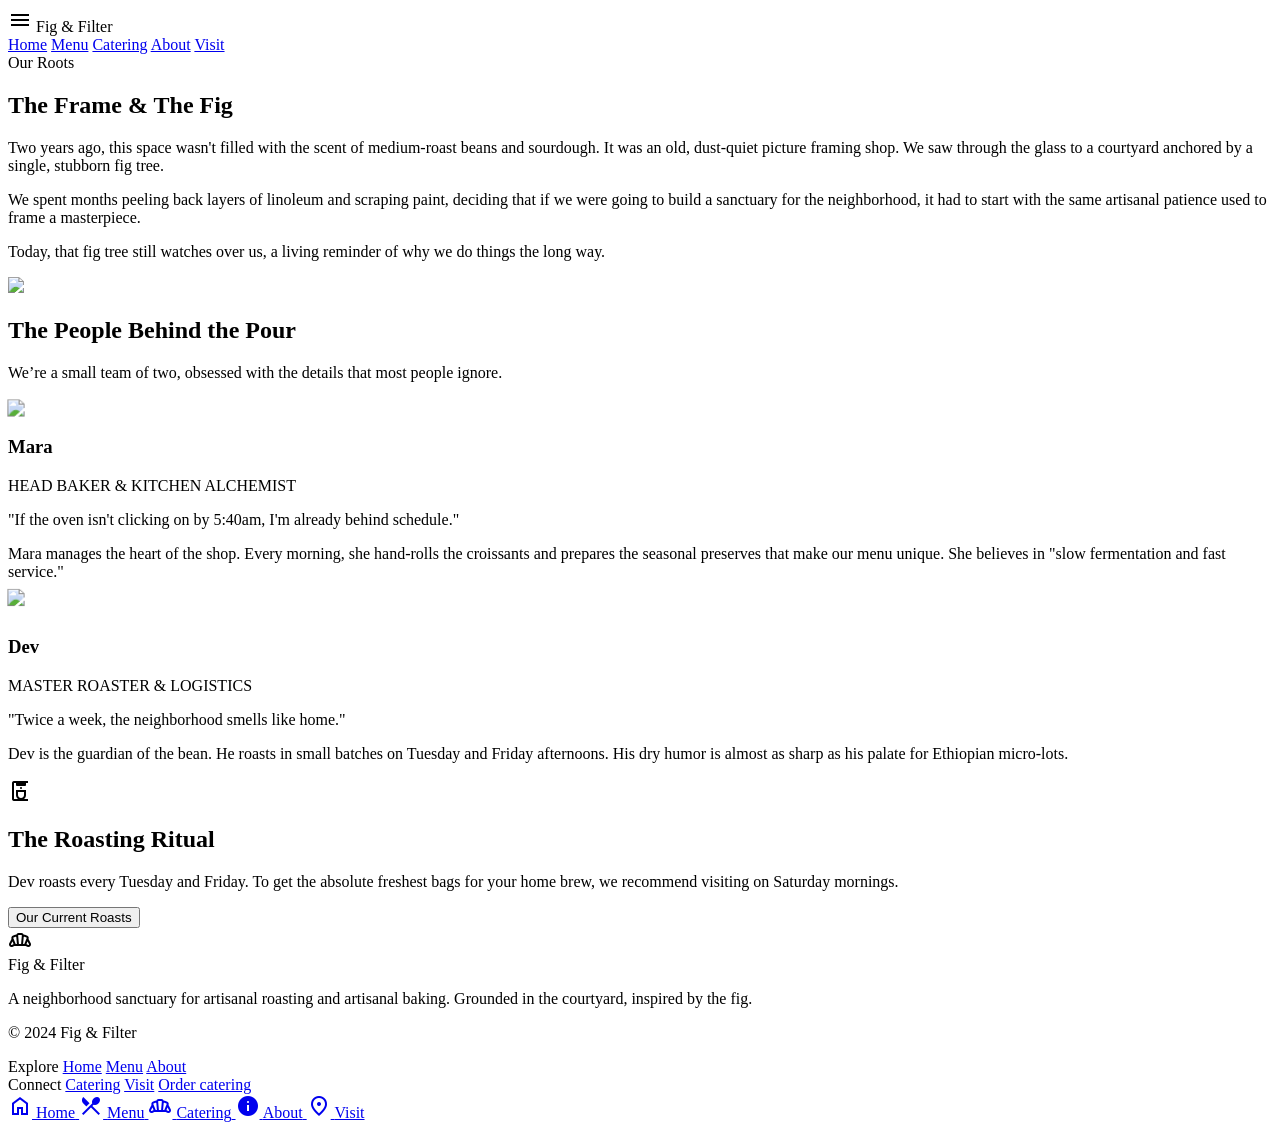
==== design/about.html @ 33f720e9 "regroup" ====
<!DOCTYPE html>

<html class="scroll-smooth" lang="en"><head>
<meta charset="utf-8"/>
<meta content="width=device-width, initial-scale=1.0" name="viewport"/>
<title>About Us | Fig &amp; Filter</title>
<script src="https://cdn.tailwindcss.com?plugins=forms,container-queries"></script>
<link href="https://fonts.googleapis.com/css2?family=Work+Sans:wght@400;600;700&amp;family=Vollkorn:wght@600;700&amp;display=swap" rel="stylesheet"/>
<link href="https://fonts.googleapis.com/css2?family=Material+Symbols+Outlined:wght,FILL@100..700,0..1&amp;display=swap" rel="stylesheet"/>
<link href="https://fonts.googleapis.com/css2?family=Material+Symbols+Outlined:wght,FILL@100..700,0..1&amp;display=swap" rel="stylesheet"/>
<script id="tailwind-config">
      tailwind.config = {
        darkMode: "class",
        theme: {
          extend: {
            "colors": {
                    "error-container": "#ffdad6",
                    "tertiary": "#1b2500",
                    "primary-container": "#4a2c4d",
                    "on-secondary": "#ffffff",
                    "primary-fixed-dim": "#e3b9e3",
                    "secondary-fixed-dim": "#f5bd58",
                    "inverse-on-surface": "#f8eeef",
                    "surface-container-low": "#fbf1f2",
                    "surface-dim": "#e1d8d9",
                    "tertiary-fixed-dim": "#bfcd92",
                    "surface-container-lowest": "#ffffff",
                    "on-tertiary": "#ffffff",
                    "secondary": "#7d5700",
                    "outline-variant": "#cfc3cc",
                    "on-primary-fixed": "#2c1030",
                    "on-secondary-fixed": "#271900",
                    "secondary-container": "#ffc55f",
                    "surface-variant": "#e9e0e1",
                    "on-tertiary-fixed": "#161f00",
                    "on-primary-container": "#ba94bb",
                    "on-error-container": "#93000a",
                    "on-error": "#ffffff",
                    "on-tertiary-container": "#98a66f",
                    "tertiary-fixed": "#dbe9ac",
                    "background": "#fff8f8",
                    "surface-container": "#f5eced",
                    "error": "#ba1a1a",
                    "outline": "#7e747c",
                    "primary": "#331736",
                    "amber-glow": "#D9A441",
                    "on-surface-variant": "#4d444b",
                    "on-secondary-fixed-variant": "#5f4100",
                    "inverse-primary": "#e3b9e3",
                    "on-background": "#1e1b1c",
                    "surface-container-highest": "#e9e0e1",
                    "surface-tint": "#755377",
                    "on-primary-fixed-variant": "#5b3c5e",
                    "on-secondary-container": "#755100",
                    "surface-container-high": "#efe6e7",
                    "tertiary-container": "#303b0f",
                    "on-primary": "#ffffff",
                    "on-surface": "#1e1b1c",
                    "secondary-fixed": "#ffdeaa",
                    "ink-black": "#221E1F",
                    "fig-deep": "#4A2C4D",
                    "inverse-surface": "#342f30",
                    "primary-fixed": "#ffd6fe",
                    "surface-bright": "#fff8f8",
                    "surface": "#fff8f8",
                    "on-tertiary-fixed-variant": "#404b1e",
                    "paper-white": "#FAF6F0"
            },
            "borderRadius": {
                    "DEFAULT": "0.125rem",
                    "lg": "0.25rem",
                    "xl": "0.5rem",
                    "full": "0.75rem"
            },
            "spacing": {
                    "stack-lg": "64px",
                    "stack-sm": "12px",
                    "unit": "8px",
                    "gutter": "24px",
                    "margin-mobile": "20px",
                    "stack-md": "32px",
                    "container-max": "1120px"
            },
            "fontFamily": {
                    "body-md": ["Work Sans"],
                    "price-tag": ["Vollkorn"],
                    "body-lg": ["Work Sans"],
                    "headline-lg-mobile": ["Vollkorn"],
                    "display-lg": ["Vollkorn"],
                    "headline-lg": ["Vollkorn"],
                    "headline-md": ["Vollkorn"],
                    "label-caps": ["Work Sans"]
            },
            "fontSize": {
                    "body-md": ["16px", {"lineHeight": "24px", "fontWeight": "400"}],
                    "price-tag": ["18px", {"lineHeight": "24px", "fontWeight": "700"}],
                    "body-lg": ["18px", {"lineHeight": "28px", "fontWeight": "400"}],
                    "headline-lg-mobile": ["28px", {"lineHeight": "36px", "fontWeight": "600"}],
                    "display-lg": ["48px", {"lineHeight": "56px", "letterSpacing": "-0.02em", "fontWeight": "700"}],
                    "headline-lg": ["32px", {"lineHeight": "40px", "fontWeight": "600"}],
                    "headline-md": ["24px", {"lineHeight": "32px", "fontWeight": "600"}],
                    "label-caps": ["14px", {"lineHeight": "20px", "letterSpacing": "0.05em", "fontWeight": "600"}]
            }
          },
        },
      }
    </script>
<style>
        .material-symbols-outlined {
            font-variation-settings: 'FILL' 0, 'wght' 400, 'GRAD' 0, 'opsz' 24;
        }
        .dotted-leader {
            flex-grow: 1;
            border-bottom: 1px dotted #4A2C4D;
            margin: 0 8px;
            opacity: 0.3;
        }
    </style>
</head>
<body class="bg-paper-white text-ink-black font-body-md antialiased">
<!-- TopAppBar -->
<nav class="fixed top-0 left-0 w-full z-50 bg-paper-white border-b border-fig-deep/10">
<div class="flex justify-between items-center px-margin-mobile py-4 w-full max-w-container-max mx-auto">
<div class="flex items-center gap-4">
<span class="material-symbols-outlined cursor-pointer text-fig-deep" data-icon="menu">menu</span>
<span class="font-headline-md text-headline-md text-fig-deep uppercase tracking-widest">Fig &amp; Filter</span>
</div>
<div class="hidden md:flex gap-8 items-center">
<a class="font-label-caps text-label-caps text-ink-black hover:text-fig-deep transition-colors duration-200" href="#">Home</a>
<a class="font-label-caps text-label-caps text-ink-black hover:text-fig-deep transition-colors duration-200" href="#">Menu</a>
<a class="font-label-caps text-label-caps text-ink-black hover:text-fig-deep transition-colors duration-200" href="#">Catering</a>
<a class="font-label-caps text-label-caps text-fig-deep border-b-2 border-fig-deep transition-colors duration-200" href="#">About</a>
<a class="font-label-caps text-label-caps text-ink-black hover:text-fig-deep transition-colors duration-200" href="#">Visit</a>
</div>
</div>
</nav>
<main class="pt-24 pb-stack-lg">
<!-- Hero Section: The Founding Story -->
<section class="max-w-container-max mx-auto px-margin-mobile mb-stack-lg">
<div class="grid md:grid-cols-2 gap-stack-md items-center">
<div class="order-2 md:order-1">
<span class="font-label-caps text-label-caps text-amber-glow uppercase tracking-widest block mb-2">Our Roots</span>
<h1 class="font-display-lg text-display-lg text-fig-deep mb-6 leading-tight">The Frame &amp; The Fig</h1>
<div class="space-y-4 text-body-lg font-body-lg text-on-surface-variant">
<p>Two years ago, this space wasn't filled with the scent of medium-roast beans and sourdough. It was an old, dust-quiet picture framing shop. We saw through the glass to a courtyard anchored by a single, stubborn fig tree.</p>
<p>We spent months peeling back layers of linoleum and scraping paint, deciding that if we were going to build a sanctuary for the neighborhood, it had to start with the same artisanal patience used to frame a masterpiece.</p>
<p>Today, that fig tree still watches over us, a living reminder of why we do things the long way.</p>
</div>
</div>
<div class="order-1 md:order-2">
<div class="aspect-[4/5] bg-surface-container-high overflow-hidden rounded-lg border border-fig-deep/10">
<img class="w-full h-full object-cover" data-alt="A nostalgic, high-quality photograph of a vintage storefront with large glass windows and an old-fashioned sign. The lighting is warm and golden, capturing the soft afternoon sun hitting a rustic wooden door. The style is minimalist and clean, reflecting a paper-white and fig-deep aesthetic with organic textures. A small fig tree is visible through a side courtyard entrance, adding a touch of greenery to the historical urban setting." src="https://lh3.googleusercontent.com/aida-public/[base64]"/>
</div>
</div>
</div>
</section>
<!-- Divider -->
<div class="max-w-container-max mx-auto px-margin-mobile mb-stack-lg">
<div class="h-px bg-fig-deep/10 w-full"></div>
</div>
<!-- Founder Profiles -->
<section class="max-w-container-max mx-auto px-margin-mobile mb-stack-lg">
<div class="mb-stack-md text-center md:text-left">
<h2 class="font-headline-lg text-headline-lg text-fig-deep">The People Behind the Pour</h2>
<p class="font-body-md text-body-md text-on-surface-variant max-w-2xl">We’re a small team of two, obsessed with the details that most people ignore.</p>
</div>
<div class="grid md:grid-cols-2 gap-gutter">
<!-- Mara -->
<div class="group flex flex-col md:flex-row gap-6 p-6 border border-fig-deep/10 hover:border-fig-deep/30 transition-all duration-300 rounded-lg">
<div class="w-full md:w-48 h-64 shrink-0 overflow-hidden rounded">
<img class="w-full h-full object-cover grayscale group-hover:grayscale-0 transition-all duration-500" data-alt="A professional yet soulful portrait of Mara, a baker with flour-dusted hands, standing in a brightly lit morning kitchen. The lighting is soft, early morning natural light. She is wearing a simple linen apron over a neutral-toned shirt. The background shows hints of a warm, artisanal bakery with rising dough and wooden prep tables, maintaining the modern minimalist aesthetic of Fig and Filter." src="https://lh3.googleusercontent.com/aida-public/[base64]"/>
</div>
<div>
<h3 class="font-headline-md text-headline-md text-fig-deep mb-1">Mara</h3>
<p class="font-label-caps text-label-caps text-amber-glow mb-4">HEAD BAKER &amp; KITCHEN ALCHEMIST</p>
<p class="font-body-md text-body-md text-on-surface-variant mb-4 italic leading-relaxed">"If the oven isn't clicking on by 5:40am, I'm already behind schedule."</p>
<p class="font-body-md text-body-md text-on-surface-variant">Mara manages the heart of the shop. Every morning, she hand-rolls the croissants and prepares the seasonal preserves that make our menu unique. She believes in "slow fermentation and fast service."</p>
</div>
</div>
<!-- Dev -->
<div class="group flex flex-col md:flex-row gap-6 p-6 border border-fig-deep/10 hover:border-fig-deep/30 transition-all duration-300 rounded-lg">
<div class="w-full md:w-48 h-64 shrink-0 overflow-hidden rounded">
<img class="w-full h-full object-cover grayscale group-hover:grayscale-0 transition-all duration-500" data-alt="A focused portrait of Dev, a coffee roaster, monitoring a sleek, modern industrial roasting machine. The setting is a clean, minimalist roasting room with deep fig-colored accents. Dev is holding a sample of freshly roasted beans, examining them with expert care. The lighting is intentional and atmospheric, highlighting the rich textures of the coffee and the metallic sheen of the roaster." src="https://lh3.googleusercontent.com/aida-public/[base64]"/>
</div>
<div>
<h3 class="font-headline-md text-headline-md text-fig-deep mb-1">Dev</h3>
<p class="font-label-caps text-label-caps text-amber-glow mb-4">MASTER ROASTER &amp; LOGISTICS</p>
<p class="font-body-md text-body-md text-on-surface-variant mb-4 italic leading-relaxed">"Twice a week, the neighborhood smells like home."</p>
<p class="font-body-md text-body-md text-on-surface-variant">Dev is the guardian of the bean. He roasts in small batches on Tuesday and Friday afternoons. His dry humor is almost as sharp as his palate for Ethiopian micro-lots.</p>
</div>
</div>
</div>
</section>
<!-- Roasting Schedule Note -->
<section class="max-w-container-max mx-auto px-margin-mobile">
<div class="bg-fig-deep text-paper-white p-8 md:p-12 text-center rounded-lg relative overflow-hidden">
<div class="relative z-10">
<span class="material-symbols-outlined text-4xl mb-4" data-icon="coffee_maker">coffee_maker</span>
<h2 class="font-headline-lg text-headline-lg-mobile md:text-headline-lg mb-4">The Roasting Ritual</h2>
<p class="font-body-lg text-body-lg max-w-xl mx-auto opacity-90 mb-8">Dev roasts every <span class="font-bold border-b border-amber-glow">Tuesday and Friday</span>. To get the absolute freshest bags for your home brew, we recommend visiting on Saturday mornings.</p>
<button class="bg-paper-white text-fig-deep font-label-caps text-label-caps px-8 py-3 rounded uppercase tracking-widest hover:bg-amber-glow hover:text-white transition-colors cursor-pointer">
                        Our Current Roasts
                    </button>
</div>
<!-- Subtle background design element -->
<div class="absolute -right-10 -bottom-10 opacity-10">
<span class="material-symbols-outlined text-[200px]" data-icon="bakery_dining">bakery_dining</span>
</div>
</div>
</section>
</main>
<!-- Footer -->
<footer class="w-full bg-paper-white border-t border-fig-deep">
<div class="w-full px-margin-mobile py-stack-lg max-w-container-max mx-auto flex flex-col gap-stack-sm md:flex-row md:justify-between items-start">
<div class="flex flex-col gap-4 max-w-xs">
<span class="font-headline-md text-headline-md text-fig-deep">Fig &amp; Filter</span>
<p class="font-body-md text-body-md text-ink-black opacity-70 leading-relaxed">A neighborhood sanctuary for artisanal roasting and artisanal baking. Grounded in the courtyard, inspired by the fig.</p>
<p class="font-body-md text-body-md text-ink-black">© 2024 Fig &amp; Filter</p>
</div>
<div class="grid grid-cols-2 gap-x-12 gap-y-4">
<div class="flex flex-col gap-2">
<span class="font-label-caps text-label-caps text-amber-glow mb-2">Explore</span>
<a class="font-body-md text-body-md text-ink-black hover:underline transition-all" href="#">Home</a>
<a class="font-body-md text-body-md text-ink-black hover:underline transition-all" href="#">Menu</a>
<a class="font-body-md text-body-md text-ink-black underline text-fig-deep" href="#">About</a>
</div>
<div class="flex flex-col gap-2">
<span class="font-label-caps text-label-caps text-amber-glow mb-2">Connect</span>
<a class="font-body-md text-body-md text-ink-black hover:underline transition-all" href="#">Catering</a>
<a class="font-body-md text-body-md text-ink-black hover:underline transition-all" href="#">Visit</a>
<a class="font-body-md text-body-md text-ink-black hover:underline transition-all font-bold" href="#">Order catering</a>
</div>
</div>
</div>
</footer>
<!-- BottomNavBar (Mobile Only) -->
<nav class="fixed bottom-0 left-0 w-full z-50 flex justify-around items-center px-2 py-3 bg-paper-white border-t border-fig-deep/10 md:hidden">
<a class="flex flex-col items-center justify-center text-on-surface-variant active:scale-95 transition-transform" href="#">
<span class="material-symbols-outlined" data-icon="home">home</span>
<span class="font-label-caps text-[10px] uppercase">Home</span>
</a>
<a class="flex flex-col items-center justify-center text-on-surface-variant active:scale-95 transition-transform" href="#">
<span class="material-symbols-outlined" data-icon="restaurant_menu">restaurant_menu</span>
<span class="font-label-caps text-[10px] uppercase">Menu</span>
</a>
<a class="flex flex-col items-center justify-center text-on-surface-variant active:scale-95 transition-transform" href="#">
<span class="material-symbols-outlined" data-icon="bakery_dining">bakery_dining</span>
<span class="font-label-caps text-[10px] uppercase">Catering</span>
</a>
<a class="flex flex-col items-center justify-center text-fig-deep font-bold active:scale-95 transition-transform" href="#">
<span class="material-symbols-outlined" data-icon="info" style="font-variation-settings: 'FILL' 1;">info</span>
<span class="font-label-caps text-[10px] uppercase">About</span>
</a>
<a class="flex flex-col items-center justify-center text-on-surface-variant active:scale-95 transition-transform" href="#">
<span class="material-symbols-outlined" data-icon="location_on">location_on</span>
<span class="font-label-caps text-[10px] uppercase">Visit</span>
</a>
</nav>
<script>
        // Simple parallax effect on profile images
        window.addEventListener('scroll', () => {
            const profiles = document.querySelectorAll('.group img');
            profiles.forEach(img => {
                const speed = 0.05;
                const rect = img.getBoundingClientRect();
                const offset = (window.innerHeight / 2 - rect.top) * speed;
                img.style.transform = `translateY(${offset}px) scale(1.1)`;
            });
        });
    </script>
</body></html>
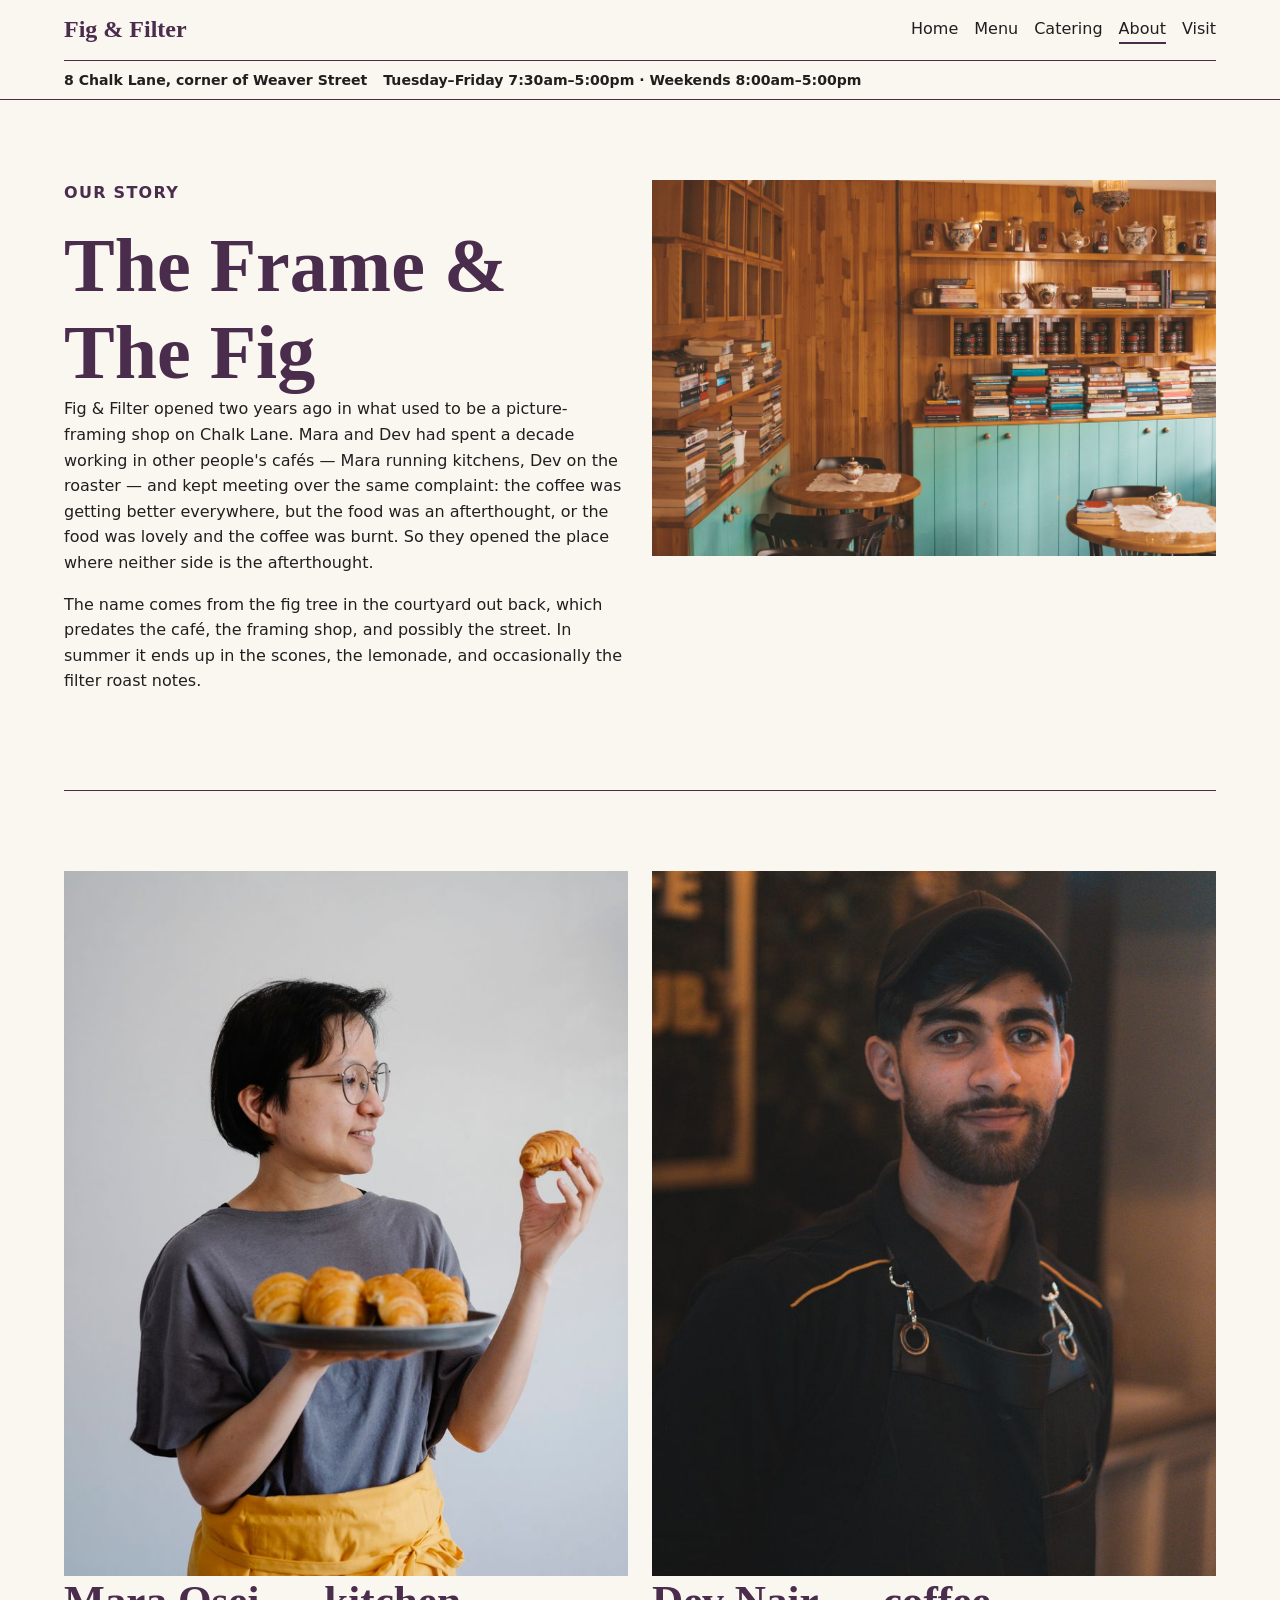
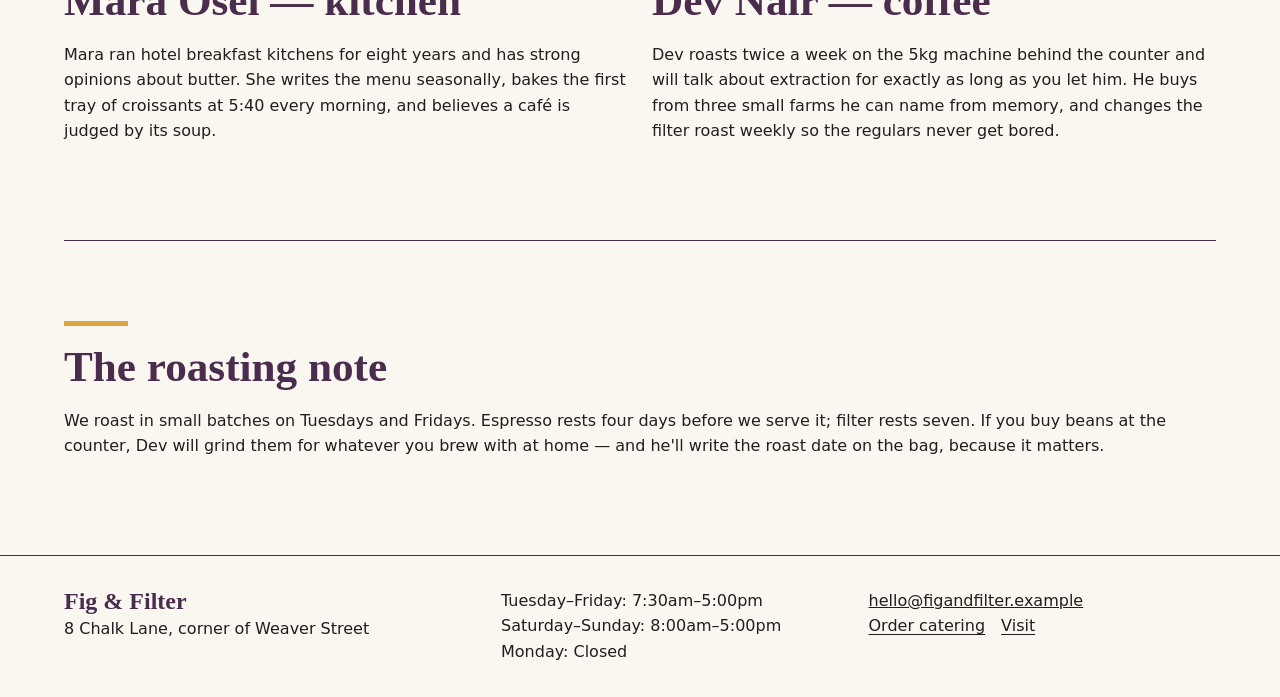
==== commit 0c789207: "updated with codex" ====
--- a/design/about.html
+++ b/design/about.html
@@ -1,271 +1,25 @@
-<!DOCTYPE html>
-
-<html class="scroll-smooth" lang="en"><head>
-<meta charset="utf-8"/>
-<meta content="width=device-width, initial-scale=1.0" name="viewport"/>
-<title>About Us | Fig &amp; Filter</title>
-<script src="https://cdn.tailwindcss.com?plugins=forms,container-queries"></script>
-<link href="https://fonts.googleapis.com/css2?family=Work+Sans:wght@400;600;700&amp;family=Vollkorn:wght@600;700&amp;display=swap" rel="stylesheet"/>
-<link href="https://fonts.googleapis.com/css2?family=Material+Symbols+Outlined:wght,FILL@100..700,0..1&amp;display=swap" rel="stylesheet"/>
-<link href="https://fonts.googleapis.com/css2?family=Material+Symbols+Outlined:wght,FILL@100..700,0..1&amp;display=swap" rel="stylesheet"/>
-<script id="tailwind-config">
-      tailwind.config = {
-        darkMode: "class",
-        theme: {
-          extend: {
-            "colors": {
-                    "error-container": "#ffdad6",
-                    "tertiary": "#1b2500",
-                    "primary-container": "#4a2c4d",
-                    "on-secondary": "#ffffff",
-                    "primary-fixed-dim": "#e3b9e3",
-                    "secondary-fixed-dim": "#f5bd58",
-                    "inverse-on-surface": "#f8eeef",
-                    "surface-container-low": "#fbf1f2",
-                    "surface-dim": "#e1d8d9",
-                    "tertiary-fixed-dim": "#bfcd92",
-                    "surface-container-lowest": "#ffffff",
-                    "on-tertiary": "#ffffff",
-                    "secondary": "#7d5700",
-                    "outline-variant": "#cfc3cc",
-                    "on-primary-fixed": "#2c1030",
-                    "on-secondary-fixed": "#271900",
-                    "secondary-container": "#ffc55f",
-                    "surface-variant": "#e9e0e1",
-                    "on-tertiary-fixed": "#161f00",
-                    "on-primary-container": "#ba94bb",
-                    "on-error-container": "#93000a",
-                    "on-error": "#ffffff",
-                    "on-tertiary-container": "#98a66f",
-                    "tertiary-fixed": "#dbe9ac",
-                    "background": "#fff8f8",
-                    "surface-container": "#f5eced",
-                    "error": "#ba1a1a",
-                    "outline": "#7e747c",
-                    "primary": "#331736",
-                    "amber-glow": "#D9A441",
-                    "on-surface-variant": "#4d444b",
-                    "on-secondary-fixed-variant": "#5f4100",
-                    "inverse-primary": "#e3b9e3",
-                    "on-background": "#1e1b1c",
-                    "surface-container-highest": "#e9e0e1",
-                    "surface-tint": "#755377",
-                    "on-primary-fixed-variant": "#5b3c5e",
-                    "on-secondary-container": "#755100",
-                    "surface-container-high": "#efe6e7",
-                    "tertiary-container": "#303b0f",
-                    "on-primary": "#ffffff",
-                    "on-surface": "#1e1b1c",
-                    "secondary-fixed": "#ffdeaa",
-                    "ink-black": "#221E1F",
-                    "fig-deep": "#4A2C4D",
-                    "inverse-surface": "#342f30",
-                    "primary-fixed": "#ffd6fe",
-                    "surface-bright": "#fff8f8",
-                    "surface": "#fff8f8",
-                    "on-tertiary-fixed-variant": "#404b1e",
-                    "paper-white": "#FAF6F0"
-            },
-            "borderRadius": {
-                    "DEFAULT": "0.125rem",
-                    "lg": "0.25rem",
-                    "xl": "0.5rem",
-                    "full": "0.75rem"
-            },
-            "spacing": {
-                    "stack-lg": "64px",
-                    "stack-sm": "12px",
-                    "unit": "8px",
-                    "gutter": "24px",
-                    "margin-mobile": "20px",
-                    "stack-md": "32px",
-                    "container-max": "1120px"
-            },
-            "fontFamily": {
-                    "body-md": ["Work Sans"],
-                    "price-tag": ["Vollkorn"],
-                    "body-lg": ["Work Sans"],
-                    "headline-lg-mobile": ["Vollkorn"],
-                    "display-lg": ["Vollkorn"],
-                    "headline-lg": ["Vollkorn"],
-                    "headline-md": ["Vollkorn"],
-                    "label-caps": ["Work Sans"]
-            },
-            "fontSize": {
-                    "body-md": ["16px", {"lineHeight": "24px", "fontWeight": "400"}],
-                    "price-tag": ["18px", {"lineHeight": "24px", "fontWeight": "700"}],
-                    "body-lg": ["18px", {"lineHeight": "28px", "fontWeight": "400"}],
-                    "headline-lg-mobile": ["28px", {"lineHeight": "36px", "fontWeight": "600"}],
-                    "display-lg": ["48px", {"lineHeight": "56px", "letterSpacing": "-0.02em", "fontWeight": "700"}],
-                    "headline-lg": ["32px", {"lineHeight": "40px", "fontWeight": "600"}],
-                    "headline-md": ["24px", {"lineHeight": "32px", "fontWeight": "600"}],
-                    "label-caps": ["14px", {"lineHeight": "20px", "letterSpacing": "0.05em", "fontWeight": "600"}]
-            }
-          },
-        },
-      }
-    </script>
-<style>
-        .material-symbols-outlined {
-            font-variation-settings: 'FILL' 0, 'wght' 400, 'GRAD' 0, 'opsz' 24;
-        }
-        .dotted-leader {
-            flex-grow: 1;
-            border-bottom: 1px dotted #4A2C4D;
-            margin: 0 8px;
-            opacity: 0.3;
-        }
-    </style>
+<!doctype html>
+<html lang="en">
+<head>
+  <meta charset="utf-8">
+  <meta name="viewport" content="width=device-width, initial-scale=1">
+  <meta name="description" content="The story of Fig & Filter and founders Mara Osei and Dev Nair.">
+  <title>Fig & Filter | About</title>
+  <link rel="stylesheet" href="styles.css">
 </head>
-<body class="bg-paper-white text-ink-black font-body-md antialiased">
-<!-- TopAppBar -->
-<nav class="fixed top-0 left-0 w-full z-50 bg-paper-white border-b border-fig-deep/10">
-<div class="flex justify-between items-center px-margin-mobile py-4 w-full max-w-container-max mx-auto">
-<div class="flex items-center gap-4">
-<span class="material-symbols-outlined cursor-pointer text-fig-deep" data-icon="menu">menu</span>
-<span class="font-headline-md text-headline-md text-fig-deep uppercase tracking-widest">Fig &amp; Filter</span>
-</div>
-<div class="hidden md:flex gap-8 items-center">
-<a class="font-label-caps text-label-caps text-ink-black hover:text-fig-deep transition-colors duration-200" href="#">Home</a>
-<a class="font-label-caps text-label-caps text-ink-black hover:text-fig-deep transition-colors duration-200" href="#">Menu</a>
-<a class="font-label-caps text-label-caps text-ink-black hover:text-fig-deep transition-colors duration-200" href="#">Catering</a>
-<a class="font-label-caps text-label-caps text-fig-deep border-b-2 border-fig-deep transition-colors duration-200" href="#">About</a>
-<a class="font-label-caps text-label-caps text-ink-black hover:text-fig-deep transition-colors duration-200" href="#">Visit</a>
-</div>
-</div>
-</nav>
-<main class="pt-24 pb-stack-lg">
-<!-- Hero Section: The Founding Story -->
-<section class="max-w-container-max mx-auto px-margin-mobile mb-stack-lg">
-<div class="grid md:grid-cols-2 gap-stack-md items-center">
-<div class="order-2 md:order-1">
-<span class="font-label-caps text-label-caps text-amber-glow uppercase tracking-widest block mb-2">Our Roots</span>
-<h1 class="font-display-lg text-display-lg text-fig-deep mb-6 leading-tight">The Frame &amp; The Fig</h1>
-<div class="space-y-4 text-body-lg font-body-lg text-on-surface-variant">
-<p>Two years ago, this space wasn't filled with the scent of medium-roast beans and sourdough. It was an old, dust-quiet picture framing shop. We saw through the glass to a courtyard anchored by a single, stubborn fig tree.</p>
-<p>We spent months peeling back layers of linoleum and scraping paint, deciding that if we were going to build a sanctuary for the neighborhood, it had to start with the same artisanal patience used to frame a masterpiece.</p>
-<p>Today, that fig tree still watches over us, a living reminder of why we do things the long way.</p>
-</div>
-</div>
-<div class="order-1 md:order-2">
-<div class="aspect-[4/5] bg-surface-container-high overflow-hidden rounded-lg border border-fig-deep/10">
-<img class="w-full h-full object-cover" data-alt="A nostalgic, high-quality photograph of a vintage storefront with large glass windows and an old-fashioned sign. The lighting is warm and golden, capturing the soft afternoon sun hitting a rustic wooden door. The style is minimalist and clean, reflecting a paper-white and fig-deep aesthetic with organic textures. A small fig tree is visible through a side courtyard entrance, adding a touch of greenery to the historical urban setting." src="https://lh3.googleusercontent.com/aida-public/[base64]"/>
-</div>
-</div>
-</div>
-</section>
-<!-- Divider -->
-<div class="max-w-container-max mx-auto px-margin-mobile mb-stack-lg">
-<div class="h-px bg-fig-deep/10 w-full"></div>
-</div>
-<!-- Founder Profiles -->
-<section class="max-w-container-max mx-auto px-margin-mobile mb-stack-lg">
-<div class="mb-stack-md text-center md:text-left">
-<h2 class="font-headline-lg text-headline-lg text-fig-deep">The People Behind the Pour</h2>
-<p class="font-body-md text-body-md text-on-surface-variant max-w-2xl">We’re a small team of two, obsessed with the details that most people ignore.</p>
-</div>
-<div class="grid md:grid-cols-2 gap-gutter">
-<!-- Mara -->
-<div class="group flex flex-col md:flex-row gap-6 p-6 border border-fig-deep/10 hover:border-fig-deep/30 transition-all duration-300 rounded-lg">
-<div class="w-full md:w-48 h-64 shrink-0 overflow-hidden rounded">
-<img class="w-full h-full object-cover grayscale group-hover:grayscale-0 transition-all duration-500" data-alt="A professional yet soulful portrait of Mara, a baker with flour-dusted hands, standing in a brightly lit morning kitchen. The lighting is soft, early morning natural light. She is wearing a simple linen apron over a neutral-toned shirt. The background shows hints of a warm, artisanal bakery with rising dough and wooden prep tables, maintaining the modern minimalist aesthetic of Fig and Filter." src="https://lh3.googleusercontent.com/aida-public/[base64]"/>
-</div>
-<div>
-<h3 class="font-headline-md text-headline-md text-fig-deep mb-1">Mara</h3>
-<p class="font-label-caps text-label-caps text-amber-glow mb-4">HEAD BAKER &amp; KITCHEN ALCHEMIST</p>
-<p class="font-body-md text-body-md text-on-surface-variant mb-4 italic leading-relaxed">"If the oven isn't clicking on by 5:40am, I'm already behind schedule."</p>
-<p class="font-body-md text-body-md text-on-surface-variant">Mara manages the heart of the shop. Every morning, she hand-rolls the croissants and prepares the seasonal preserves that make our menu unique. She believes in "slow fermentation and fast service."</p>
-</div>
-</div>
-<!-- Dev -->
-<div class="group flex flex-col md:flex-row gap-6 p-6 border border-fig-deep/10 hover:border-fig-deep/30 transition-all duration-300 rounded-lg">
-<div class="w-full md:w-48 h-64 shrink-0 overflow-hidden rounded">
-<img class="w-full h-full object-cover grayscale group-hover:grayscale-0 transition-all duration-500" data-alt="A focused portrait of Dev, a coffee roaster, monitoring a sleek, modern industrial roasting machine. The setting is a clean, minimalist roasting room with deep fig-colored accents. Dev is holding a sample of freshly roasted beans, examining them with expert care. The lighting is intentional and atmospheric, highlighting the rich textures of the coffee and the metallic sheen of the roaster." src="https://lh3.googleusercontent.com/aida-public/[base64]"/>
-</div>
-<div>
-<h3 class="font-headline-md text-headline-md text-fig-deep mb-1">Dev</h3>
-<p class="font-label-caps text-label-caps text-amber-glow mb-4">MASTER ROASTER &amp; LOGISTICS</p>
-<p class="font-body-md text-body-md text-on-surface-variant mb-4 italic leading-relaxed">"Twice a week, the neighborhood smells like home."</p>
-<p class="font-body-md text-body-md text-on-surface-variant">Dev is the guardian of the bean. He roasts in small batches on Tuesday and Friday afternoons. His dry humor is almost as sharp as his palate for Ethiopian micro-lots.</p>
-</div>
-</div>
-</div>
-</section>
-<!-- Roasting Schedule Note -->
-<section class="max-w-container-max mx-auto px-margin-mobile">
-<div class="bg-fig-deep text-paper-white p-8 md:p-12 text-center rounded-lg relative overflow-hidden">
-<div class="relative z-10">
-<span class="material-symbols-outlined text-4xl mb-4" data-icon="coffee_maker">coffee_maker</span>
-<h2 class="font-headline-lg text-headline-lg-mobile md:text-headline-lg mb-4">The Roasting Ritual</h2>
-<p class="font-body-lg text-body-lg max-w-xl mx-auto opacity-90 mb-8">Dev roasts every <span class="font-bold border-b border-amber-glow">Tuesday and Friday</span>. To get the absolute freshest bags for your home brew, we recommend visiting on Saturday mornings.</p>
-<button class="bg-paper-white text-fig-deep font-label-caps text-label-caps px-8 py-3 rounded uppercase tracking-widest hover:bg-amber-glow hover:text-white transition-colors cursor-pointer">
-                        Our Current Roasts
-                    </button>
-</div>
-<!-- Subtle background design element -->
-<div class="absolute -right-10 -bottom-10 opacity-10">
-<span class="material-symbols-outlined text-[200px]" data-icon="bakery_dining">bakery_dining</span>
-</div>
-</div>
-</section>
-</main>
-<!-- Footer -->
-<footer class="w-full bg-paper-white border-t border-fig-deep">
-<div class="w-full px-margin-mobile py-stack-lg max-w-container-max mx-auto flex flex-col gap-stack-sm md:flex-row md:justify-between items-start">
-<div class="flex flex-col gap-4 max-w-xs">
-<span class="font-headline-md text-headline-md text-fig-deep">Fig &amp; Filter</span>
-<p class="font-body-md text-body-md text-ink-black opacity-70 leading-relaxed">A neighborhood sanctuary for artisanal roasting and artisanal baking. Grounded in the courtyard, inspired by the fig.</p>
-<p class="font-body-md text-body-md text-ink-black">© 2024 Fig &amp; Filter</p>
-</div>
-<div class="grid grid-cols-2 gap-x-12 gap-y-4">
-<div class="flex flex-col gap-2">
-<span class="font-label-caps text-label-caps text-amber-glow mb-2">Explore</span>
-<a class="font-body-md text-body-md text-ink-black hover:underline transition-all" href="#">Home</a>
-<a class="font-body-md text-body-md text-ink-black hover:underline transition-all" href="#">Menu</a>
-<a class="font-body-md text-body-md text-ink-black underline text-fig-deep" href="#">About</a>
-</div>
-<div class="flex flex-col gap-2">
-<span class="font-label-caps text-label-caps text-amber-glow mb-2">Connect</span>
-<a class="font-body-md text-body-md text-ink-black hover:underline transition-all" href="#">Catering</a>
-<a class="font-body-md text-body-md text-ink-black hover:underline transition-all" href="#">Visit</a>
-<a class="font-body-md text-body-md text-ink-black hover:underline transition-all font-bold" href="#">Order catering</a>
-</div>
-</div>
-</div>
-</footer>
-<!-- BottomNavBar (Mobile Only) -->
-<nav class="fixed bottom-0 left-0 w-full z-50 flex justify-around items-center px-2 py-3 bg-paper-white border-t border-fig-deep/10 md:hidden">
-<a class="flex flex-col items-center justify-center text-on-surface-variant active:scale-95 transition-transform" href="#">
-<span class="material-symbols-outlined" data-icon="home">home</span>
-<span class="font-label-caps text-[10px] uppercase">Home</span>
-</a>
-<a class="flex flex-col items-center justify-center text-on-surface-variant active:scale-95 transition-transform" href="#">
-<span class="material-symbols-outlined" data-icon="restaurant_menu">restaurant_menu</span>
-<span class="font-label-caps text-[10px] uppercase">Menu</span>
-</a>
-<a class="flex flex-col items-center justify-center text-on-surface-variant active:scale-95 transition-transform" href="#">
-<span class="material-symbols-outlined" data-icon="bakery_dining">bakery_dining</span>
-<span class="font-label-caps text-[10px] uppercase">Catering</span>
-</a>
-<a class="flex flex-col items-center justify-center text-fig-deep font-bold active:scale-95 transition-transform" href="#">
-<span class="material-symbols-outlined" data-icon="info" style="font-variation-settings: 'FILL' 1;">info</span>
-<span class="font-label-caps text-[10px] uppercase">About</span>
-</a>
-<a class="flex flex-col items-center justify-center text-on-surface-variant active:scale-95 transition-transform" href="#">
-<span class="material-symbols-outlined" data-icon="location_on">location_on</span>
-<span class="font-label-caps text-[10px] uppercase">Visit</span>
-</a>
-</nav>
-<script>
-        // Simple parallax effect on profile images
-        window.addEventListener('scroll', () => {
-            const profiles = document.querySelectorAll('.group img');
-            profiles.forEach(img => {
-                const speed = 0.05;
-                const rect = img.getBoundingClientRect();
-                const offset = (window.innerHeight / 2 - rect.top) * speed;
-                img.style.transform = `translateY(${offset}px) scale(1.1)`;
-            });
-        });
-    </script>
-</body></html>+<body>
+  <header class="site-header"><div class="container header-inner"><a class="brand" href="index.html">Fig &amp; Filter</a><nav class="site-nav" aria-label="Primary navigation"><a href="index.html">Home</a><a href="menu.html">Menu</a><a href="catering.html">Catering</a><a href="about.html" aria-current="page">About</a><a href="visit.html">Visit</a></nav></div><div class="container quick-info"><p><span>8 Chalk Lane, corner of Weaver Street</span><span>Tuesday–Friday 7:30am–5:00pm · Weekends 8:00am–5:00pm</span></p></div></header>
+  <main class="container">
+    <section class="section details">
+      <div><p class="eyebrow">Our story</p><h1>The Frame &amp; The Fig</h1><p>Fig &amp; Filter opened two years ago in what used to be a picture-framing shop on Chalk Lane. Mara and Dev had spent a decade working in other people's cafés — Mara running kitchens, Dev on the roaster — and kept meeting over the same complaint: the coffee was getting better everywhere, but the food was an afterthought, or the food was lovely and the coffee was burnt. So they opened the place where neither side is the afterthought.</p><p>The name comes from the fig tree in the courtyard out back, which predates the café, the framing shop, and possibly the street. In summer it ends up in the scones, the lemonade, and occasionally the filter roast notes.</p></div>
+      <img class="media" src="../content/images/interior-seating.jpg" alt="Wooden tables inside the café, surrounded by shelves of books and tea tins">
+    </section>
+    <section class="section grid two-columns">
+      <article><img class="portrait" src="../content/images/founder-mara.jpg" alt="Mara Osei holding a plate of freshly baked croissants"><h2>Mara Osei — kitchen</h2><p>Mara ran hotel breakfast kitchens for eight years and has strong opinions about butter. She writes the menu seasonally, bakes the first tray of croissants at 5:40 every morning, and believes a café is judged by its soup.</p></article>
+      <article><img class="portrait" src="../content/images/founder-dev.jpg" alt="Dev Nair in his cap and apron behind the counter"><h2>Dev Nair — coffee</h2><p>Dev roasts twice a week on the 5kg machine behind the counter and will talk about extraction for exactly as long as you let him. He buys from three small farms he can name from memory, and changes the filter roast weekly so the regulars never get bored.</p></article>
+    </section>
+    <section class="section"><div class="accent-rule"></div><h2>The roasting note</h2><p>We roast in small batches on Tuesdays and Fridays. Espresso rests four days before we serve it; filter rests seven. If you buy beans at the counter, Dev will grind them for whatever you brew with at home — and he'll write the roast date on the bag, because it matters.</p></section>
+  </main>
+  <footer class="site-footer"><div class="container footer-grid"><div><strong class="brand">Fig &amp; Filter</strong><p>8 Chalk Lane, corner of Weaver Street</p></div><div><p>Tuesday–Friday: 7:30am–5:00pm</p><p>Saturday–Sunday: 8:00am–5:00pm</p><p>Monday: Closed</p></div><div><p><a href="mailto:hello@figandfilter.example">hello@figandfilter.example</a></p><div class="footer-links"><a href="catering.html">Order catering</a><a href="visit.html">Visit</a></div></div></div></footer>
+</body>
+</html>
--- a/design/styles.css
+++ b/design/styles.css
@@ -0,0 +1,85 @@
+:root {
+  --fig: #4A2C4D;
+  --amber: #D9A441;
+  --paper: #FAF6F0;
+  --ink: #221E1F;
+  color-scheme: light;
+}
+
+* { box-sizing: border-box; }
+html { scroll-behavior: smooth; }
+body {
+  margin: 0;
+  background: var(--paper);
+  color: var(--ink);
+  font-family: system-ui, -apple-system, BlinkMacSystemFont, "Segoe UI", sans-serif;
+  font-size: 1rem;
+  line-height: 1.6;
+}
+img { display: block; max-width: 100%; }
+a { color: inherit; }
+h1, h2, h3, .brand {
+  color: var(--fig);
+  font-family: Georgia, "Times New Roman", serif;
+  line-height: 1.15;
+}
+h1 { font-size: clamp(2.5rem, 8vw, 4.75rem); margin: 0; }
+h2 { font-size: clamp(1.9rem, 5vw, 2.7rem); margin: 0 0 1rem; }
+h3 { font-size: 1.35rem; margin: 0 0 .5rem; }
+p { margin: 0 0 1rem; }
+.container { width: min(72rem, calc(100% - 2rem)); margin-inline: auto; }
+.site-header { border-bottom: 1px solid var(--fig); background: var(--paper); }
+.header-inner { display: flex; flex-direction: column; gap: .75rem; padding-block: 1rem; }
+.brand { font-size: 1.5rem; font-weight: 700; text-decoration: none; }
+.site-nav { display: flex; flex-wrap: wrap; gap: .45rem 1rem; }
+.site-nav a { text-decoration: none; border-bottom: 2px solid transparent; }
+.site-nav a:hover, .site-nav a:focus-visible, .site-nav a[aria-current="page"] { border-color: var(--fig); }
+.quick-info { border-top: 1px solid var(--fig); padding-block: .5rem; font-size: .88rem; font-weight: 700; }
+.quick-info p { display: flex; flex-wrap: wrap; gap: .25rem 1rem; margin: 0; }
+.hero { position: relative; min-height: 36rem; display: grid; align-items: end; overflow: hidden; }
+.hero img { position: absolute; inset: 0; width: 100%; height: 100%; object-fit: cover; }
+.hero::after { content: ""; position: absolute; inset: 0; background: linear-gradient(transparent, var(--ink)); opacity: .84; }
+.hero-content { position: relative; z-index: 1; color: var(--paper); padding-block: 2rem; }
+.hero-content h1 { color: var(--paper); }
+.tagline { font-family: Georgia, "Times New Roman", serif; font-size: clamp(1.45rem, 4vw, 2.25rem); }
+.essentials { display: flex; flex-wrap: wrap; gap: .5rem 1.25rem; margin: 1.25rem 0; font-weight: 700; }
+.actions { display: flex; flex-wrap: wrap; align-items: center; gap: 1rem; }
+.button { display: inline-block; border: 2px solid var(--fig); background: var(--fig); color: var(--paper); padding: .7rem 1.15rem; font-weight: 700; text-decoration: none; }
+.button:hover, .button:focus-visible { background: var(--paper); color: var(--fig); }
+.text-link { font-weight: 700; text-underline-offset: .25rem; }
+.section { padding-block: clamp(2.5rem, 7vw, 5rem); }
+.section + .section { border-top: 1px solid var(--fig); }
+.grid { display: grid; gap: 1.5rem; }
+.card { border: 1px solid var(--fig); padding: 1.5rem; }
+.accent-rule { width: 4rem; height: .3rem; background: var(--amber); margin-bottom: 1rem; }
+.media { width: 100%; aspect-ratio: 3 / 2; object-fit: cover; }
+.portrait { width: 100%; aspect-ratio: 4 / 5; object-fit: cover; }
+.menu-category { break-inside: avoid; }
+.menu-list { list-style: none; margin: 0; padding: 0; }
+.menu-item { display: grid; grid-template-columns: 1fr auto; gap: 1rem; padding: .65rem 0; border-bottom: 1px dotted var(--fig); }
+.menu-item span:last-child { font-weight: 700; }
+.marker { border: 1px solid var(--fig); color: var(--fig); font-size: .72rem; font-weight: 700; padding: .08rem .28rem; white-space: nowrap; }
+.note { border-left: .35rem solid var(--amber); padding-left: 1rem; }
+.package-list { padding-left: 1.25rem; }
+.details { display: grid; gap: 1.5rem; }
+.hours { width: 100%; border-collapse: collapse; }
+.hours th, .hours td { border-bottom: 1px solid var(--fig); padding: .65rem 0; text-align: left; }
+.hours td { text-align: right; }
+.site-footer { border-top: 1px solid var(--fig); padding-block: 2rem; }
+.footer-grid { display: grid; gap: 1.25rem; }
+.footer-grid p { margin: 0; }
+.footer-links { display: flex; flex-wrap: wrap; gap: .6rem 1rem; }
+.footer-links a { text-underline-offset: .2rem; }
+.eyebrow { color: var(--fig); font-weight: 800; letter-spacing: .08em; text-transform: uppercase; }
+
+@media (min-width: 48rem) {
+  .header-inner { flex-direction: row; justify-content: space-between; align-items: center; }
+  .three-columns { grid-template-columns: repeat(3, 1fr); }
+  .two-columns { grid-template-columns: repeat(2, minmax(0, 1fr)); }
+  .details { grid-template-columns: 1fr 1fr; align-items: start; }
+  .footer-grid { grid-template-columns: 1.2fr 1fr 1fr; }
+}
+
+@media (prefers-reduced-motion: reduce) {
+  html { scroll-behavior: auto; }
+}
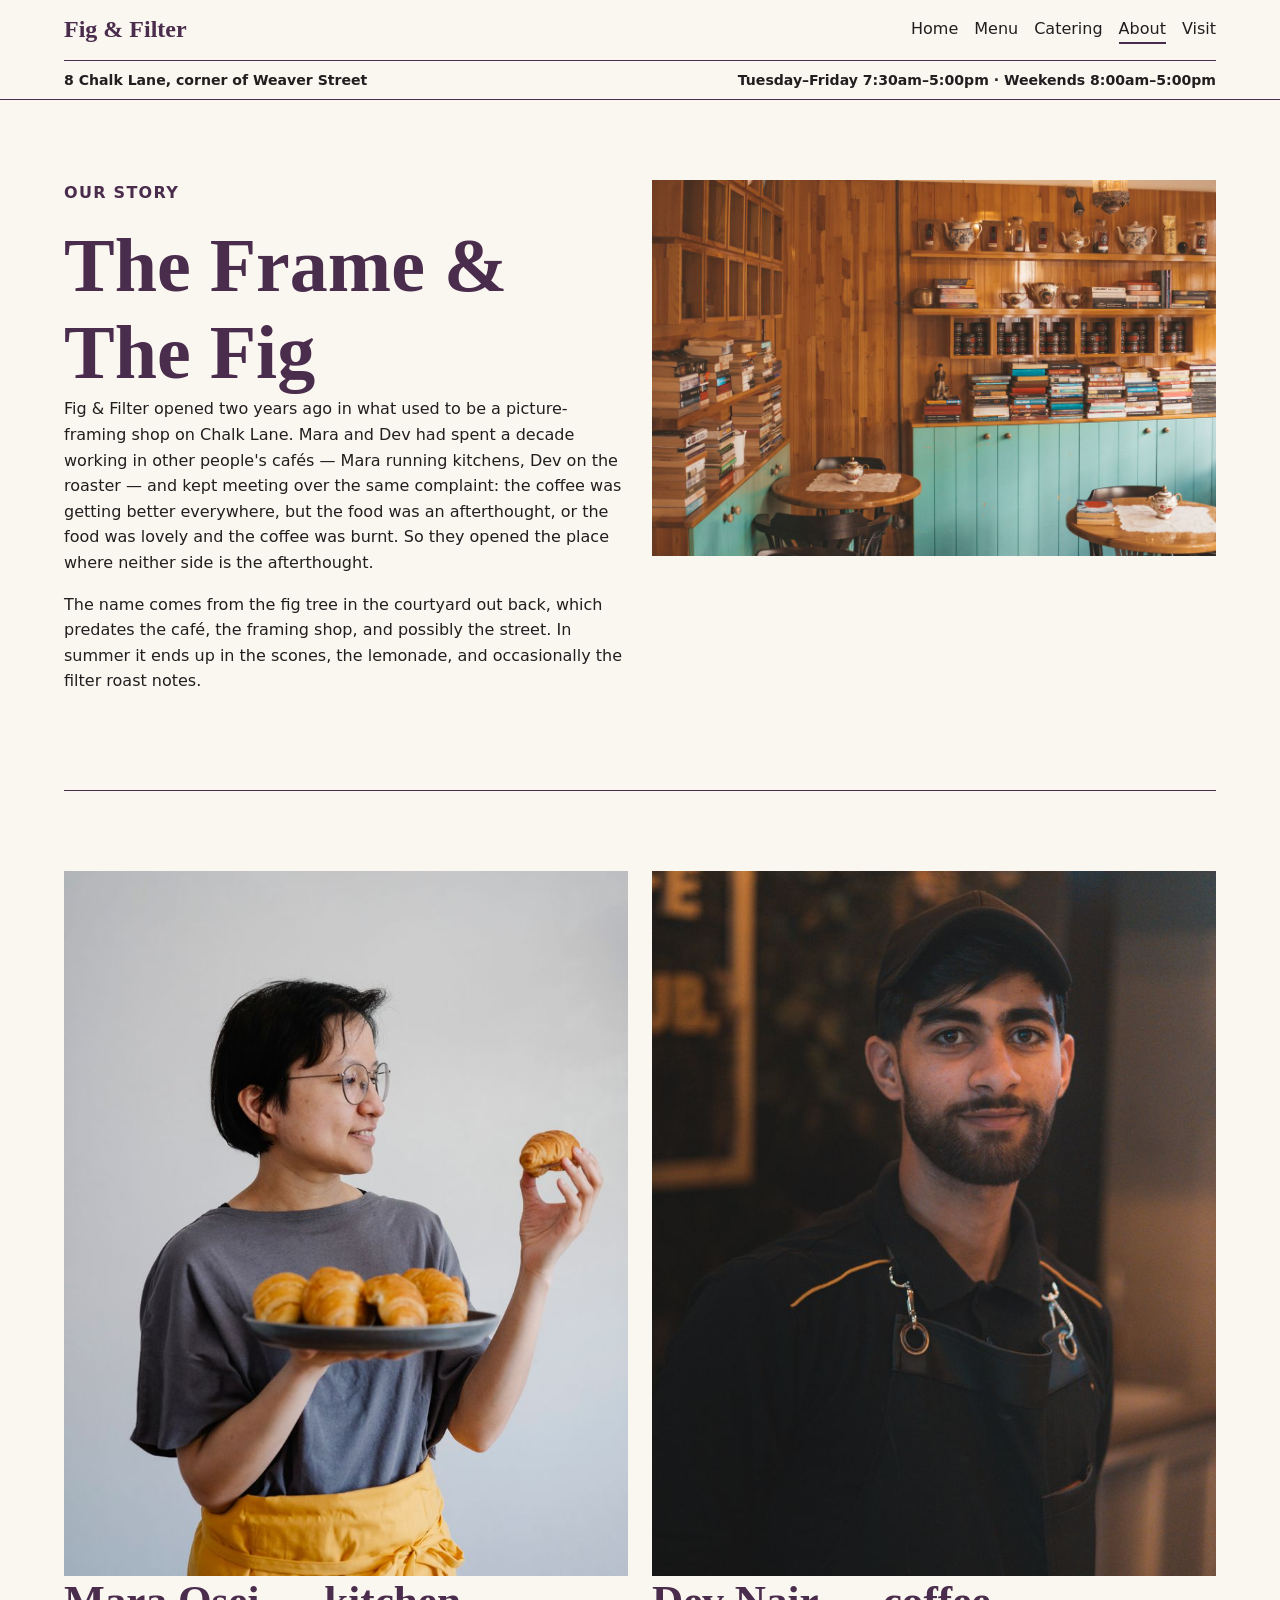
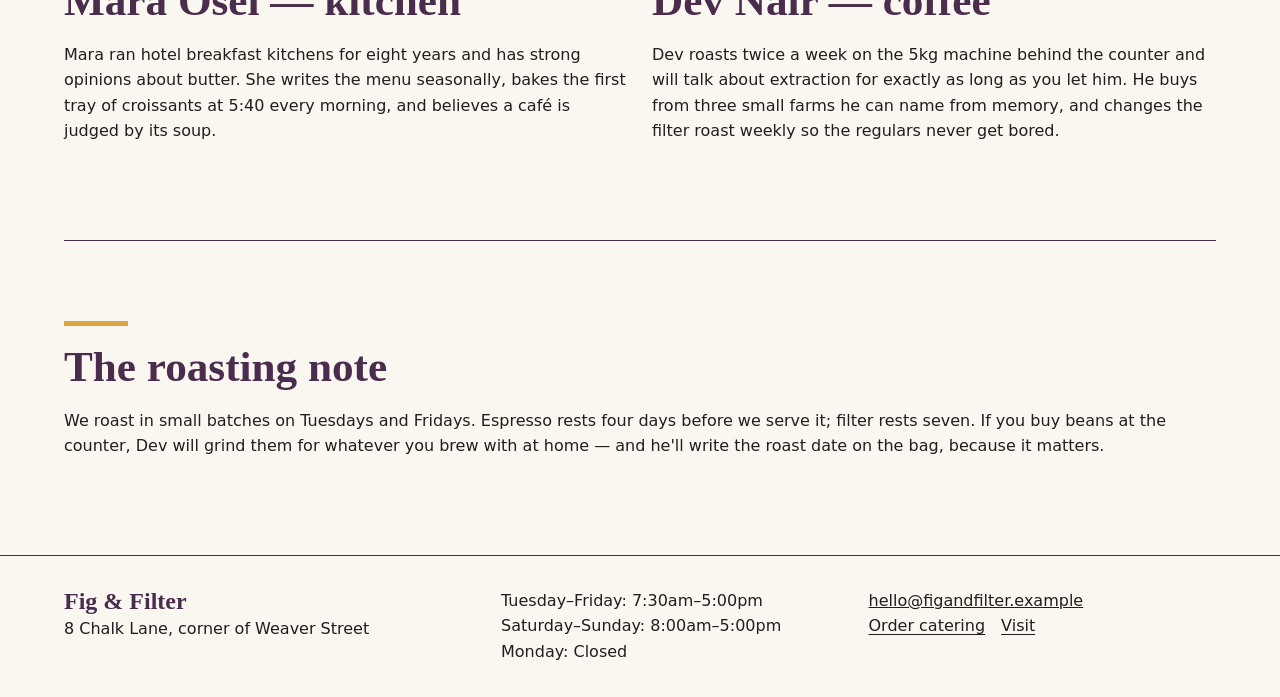
==== commit e1e012c2: "style.css apply" ====
--- a/design/about.html
+++ b/design/about.html
@@ -5,7 +5,7 @@
   <meta name="viewport" content="width=device-width, initial-scale=1">
   <meta name="description" content="The story of Fig & Filter and founders Mara Osei and Dev Nair.">
   <title>Fig & Filter | About</title>
-  <link rel="stylesheet" href="styles.css">
+  <link rel="stylesheet" href="/design/styles.css">
 </head>
 <body>
   <header class="site-header"><div class="container header-inner"><a class="brand" href="index.html">Fig &amp; Filter</a><nav class="site-nav" aria-label="Primary navigation"><a href="index.html">Home</a><a href="menu.html">Menu</a><a href="catering.html">Catering</a><a href="about.html" aria-current="page">About</a><a href="visit.html">Visit</a></nav></div><div class="container quick-info"><p><span>8 Chalk Lane, corner of Weaver Street</span><span>Tuesday–Friday 7:30am–5:00pm · Weekends 8:00am–5:00pm</span></p></div></header>
--- a/design/styles.css
+++ b/design/styles.css
@@ -7,64 +7,69 @@
 }
 
 * { box-sizing: border-box; }
-html { scroll-behavior: smooth; }
+html { scroll-behavior: smooth; overflow-x: hidden; }
 body {
   margin: 0;
+  min-width: 0;
+  overflow-x: hidden;
   background: var(--paper);
   color: var(--ink);
   font-family: system-ui, -apple-system, BlinkMacSystemFont, "Segoe UI", sans-serif;
   font-size: 1rem;
   line-height: 1.6;
 }
-img { display: block; max-width: 100%; }
+img { display: block; width: 100%; max-width: 100%; height: auto; }
 a { color: inherit; }
 h1, h2, h3, .brand {
   color: var(--fig);
   font-family: Georgia, "Times New Roman", serif;
   line-height: 1.15;
 }
-h1 { font-size: clamp(2.5rem, 8vw, 4.75rem); margin: 0; }
-h2 { font-size: clamp(1.9rem, 5vw, 2.7rem); margin: 0 0 1rem; }
+h1 { font-size: clamp(2.15rem, 11vw, 4.75rem); margin: 0; overflow-wrap: anywhere; }
+h2 { font-size: clamp(1.65rem, 8vw, 2.7rem); margin: 0 0 1rem; overflow-wrap: anywhere; }
 h3 { font-size: 1.35rem; margin: 0 0 .5rem; }
 p { margin: 0 0 1rem; }
-.container { width: min(72rem, calc(100% - 2rem)); margin-inline: auto; }
+.container { width: min(72rem, calc(100% - 2rem)); min-width: 0; margin-inline: auto; }
 .site-header { border-bottom: 1px solid var(--fig); background: var(--paper); }
 .header-inner { display: flex; flex-direction: column; gap: .75rem; padding-block: 1rem; }
 .brand { font-size: 1.5rem; font-weight: 700; text-decoration: none; }
-.site-nav { display: flex; flex-wrap: wrap; gap: .45rem 1rem; }
-.site-nav a { text-decoration: none; border-bottom: 2px solid transparent; }
+.site-nav { display: grid; grid-template-columns: repeat(3, minmax(0, 1fr)); gap: .35rem .5rem; width: 100%; }
+.site-nav a { min-width: 0; padding: .35rem .2rem; text-align: center; text-decoration: none; border-bottom: 2px solid transparent; }
 .site-nav a:hover, .site-nav a:focus-visible, .site-nav a[aria-current="page"] { border-color: var(--fig); }
 .quick-info { border-top: 1px solid var(--fig); padding-block: .5rem; font-size: .88rem; font-weight: 700; }
-.quick-info p { display: flex; flex-wrap: wrap; gap: .25rem 1rem; margin: 0; }
-.hero { position: relative; min-height: 36rem; display: grid; align-items: end; overflow: hidden; }
+.quick-info p { display: grid; gap: .15rem; margin: 0; }
+.hero { position: relative; min-height: min(36rem, calc(100svh - 8rem)); display: grid; align-items: end; overflow: hidden; }
 .hero img { position: absolute; inset: 0; width: 100%; height: 100%; object-fit: cover; }
 .hero::after { content: ""; position: absolute; inset: 0; background: linear-gradient(transparent, var(--ink)); opacity: .84; }
 .hero-content { position: relative; z-index: 1; color: var(--paper); padding-block: 2rem; }
 .hero-content h1 { color: var(--paper); }
 .tagline { font-family: Georgia, "Times New Roman", serif; font-size: clamp(1.45rem, 4vw, 2.25rem); }
 .essentials { display: flex; flex-wrap: wrap; gap: .5rem 1.25rem; margin: 1.25rem 0; font-weight: 700; }
-.actions { display: flex; flex-wrap: wrap; align-items: center; gap: 1rem; }
-.button { display: inline-block; border: 2px solid var(--fig); background: var(--fig); color: var(--paper); padding: .7rem 1.15rem; font-weight: 700; text-decoration: none; }
+.actions { display: flex; flex-direction: column; align-items: stretch; gap: 1rem; }
+.button { display: inline-block; width: 100%; border: 2px solid var(--fig); background: var(--fig); color: var(--paper); padding: .7rem 1.15rem; font-weight: 700; text-align: center; text-decoration: none; }
 .button:hover, .button:focus-visible { background: var(--paper); color: var(--fig); }
 .text-link { font-weight: 700; text-underline-offset: .25rem; }
 .section { padding-block: clamp(2.5rem, 7vw, 5rem); }
 .section + .section { border-top: 1px solid var(--fig); }
-.grid { display: grid; gap: 1.5rem; }
+.grid { display: grid; min-width: 0; gap: 1.5rem; }
+.grid > *, .details > * { min-width: 0; }
 .card { border: 1px solid var(--fig); padding: 1.5rem; }
 .accent-rule { width: 4rem; height: .3rem; background: var(--amber); margin-bottom: 1rem; }
 .media { width: 100%; aspect-ratio: 3 / 2; object-fit: cover; }
 .portrait { width: 100%; aspect-ratio: 4 / 5; object-fit: cover; }
 .menu-category { break-inside: avoid; }
 .menu-list { list-style: none; margin: 0; padding: 0; }
-.menu-item { display: grid; grid-template-columns: 1fr auto; gap: 1rem; padding: .65rem 0; border-bottom: 1px dotted var(--fig); }
+.menu-item { display: grid; grid-template-columns: minmax(0, 1fr) auto; gap: .6rem; padding: .65rem 0; border-bottom: 1px dotted var(--fig); }
+.menu-item > span:first-child { min-width: 0; overflow-wrap: anywhere; }
 .menu-item span:last-child { font-weight: 700; }
 .marker { border: 1px solid var(--fig); color: var(--fig); font-size: .72rem; font-weight: 700; padding: .08rem .28rem; white-space: nowrap; }
 .note { border-left: .35rem solid var(--amber); padding-left: 1rem; }
 .package-list { padding-left: 1.25rem; }
 .details { display: grid; gap: 1.5rem; }
-.hours { width: 100%; border-collapse: collapse; }
+.hours { width: 100%; table-layout: fixed; border-collapse: collapse; }
 .hours th, .hours td { border-bottom: 1px solid var(--fig); padding: .65rem 0; text-align: left; }
-.hours td { text-align: right; }
+.hours th { width: 48%; padding-right: .5rem; }
+.hours td { text-align: right; overflow-wrap: anywhere; }
 .site-footer { border-top: 1px solid var(--fig); padding-block: 2rem; }
 .footer-grid { display: grid; gap: 1.25rem; }
 .footer-grid p { margin: 0; }
@@ -74,6 +79,11 @@
 
 @media (min-width: 48rem) {
   .header-inner { flex-direction: row; justify-content: space-between; align-items: center; }
+  .site-nav { display: flex; width: auto; gap: .45rem 1rem; }
+  .site-nav a { padding: 0; text-align: left; }
+  .quick-info p { display: flex; flex-wrap: wrap; justify-content: space-between; gap: .25rem 1rem; }
+  .actions { flex-direction: row; align-items: center; }
+  .button { width: auto; }
   .three-columns { grid-template-columns: repeat(3, 1fr); }
   .two-columns { grid-template-columns: repeat(2, minmax(0, 1fr)); }
   .details { grid-template-columns: 1fr 1fr; align-items: start; }
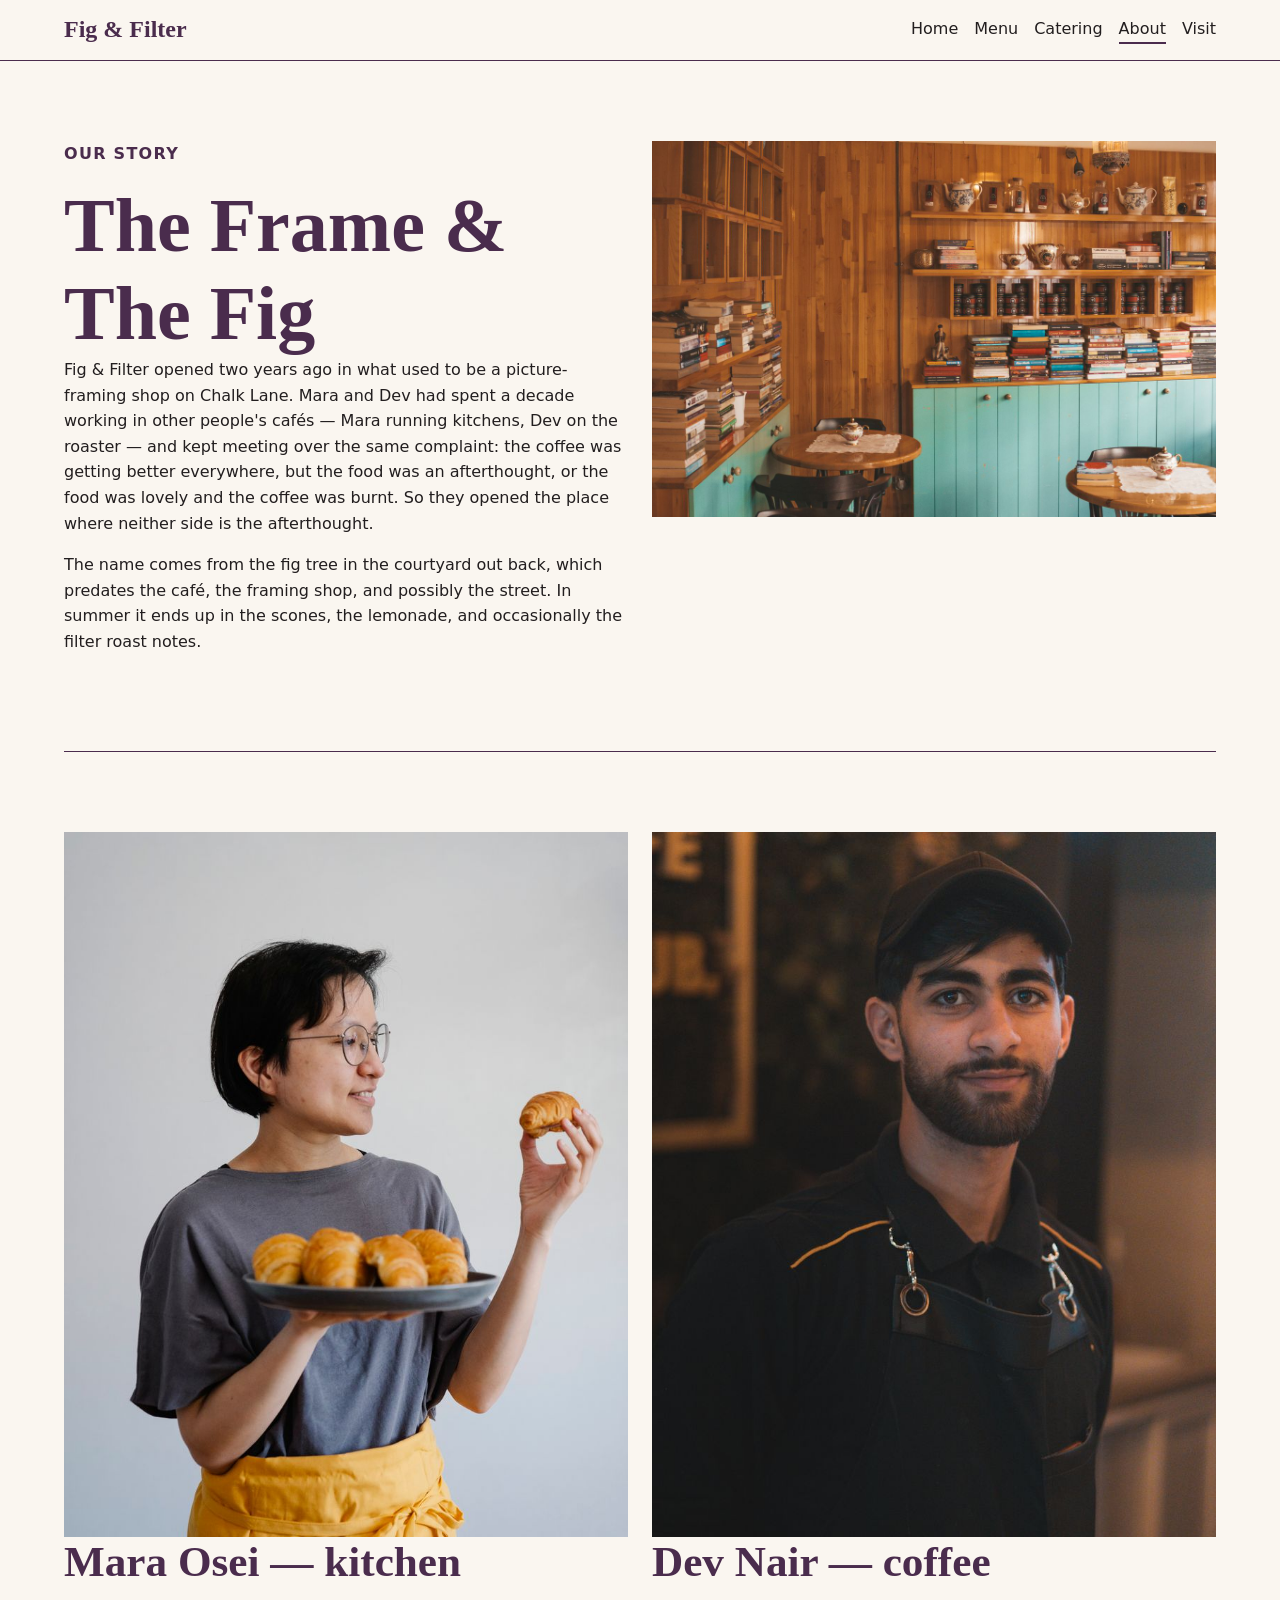
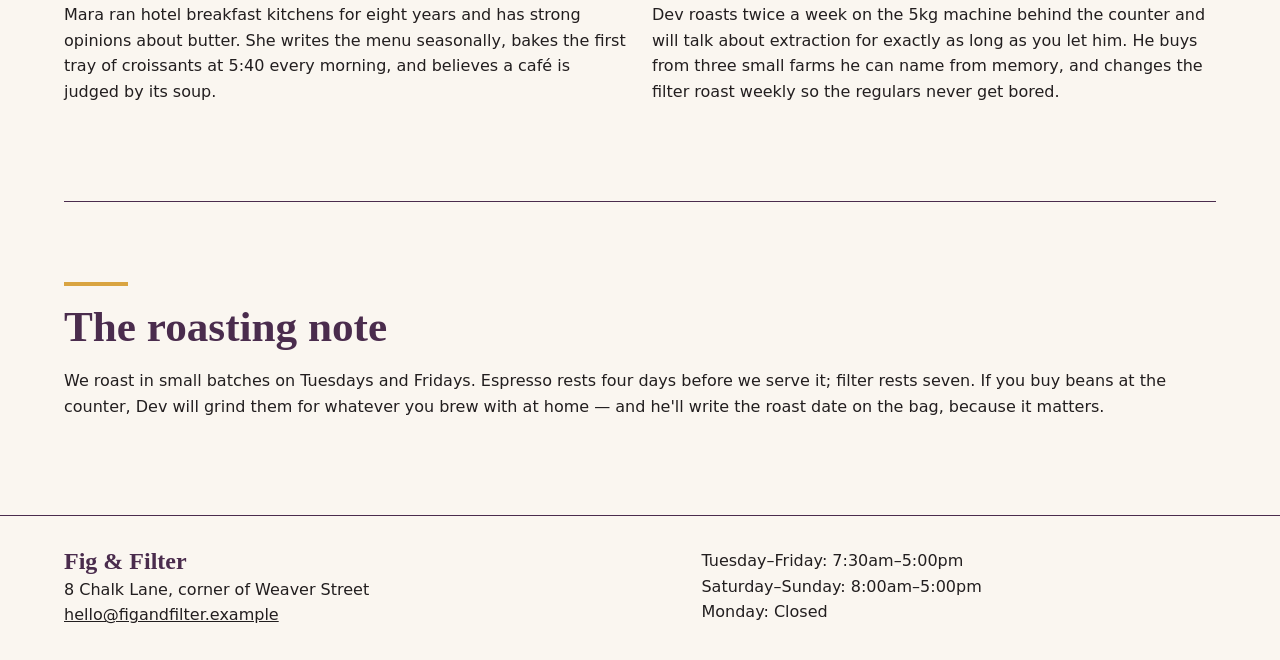
==== commit 7e993f3d: "mobile responsive" ====
--- a/design/about.html
+++ b/design/about.html
@@ -6,9 +6,10 @@
   <meta name="description" content="The story of Fig & Filter and founders Mara Osei and Dev Nair.">
   <title>Fig & Filter | About</title>
   <link rel="stylesheet" href="/design/styles.css">
+  <script src="/design/menu.js" defer></script>
 </head>
 <body>
-  <header class="site-header"><div class="container header-inner"><a class="brand" href="index.html">Fig &amp; Filter</a><nav class="site-nav" aria-label="Primary navigation"><a href="index.html">Home</a><a href="menu.html">Menu</a><a href="catering.html">Catering</a><a href="about.html" aria-current="page">About</a><a href="visit.html">Visit</a></nav></div><div class="container quick-info"><p><span>8 Chalk Lane, corner of Weaver Street</span><span>Tuesday–Friday 7:30am–5:00pm · Weekends 8:00am–5:00pm</span></p></div></header>
+  <header class="site-header"><div class="container header-inner"><a class="brand" href="index.html">Fig &amp; Filter</a><button class="menu-toggle" type="button" aria-expanded="false" aria-controls="primary-navigation">Menu</button><nav class="site-nav" id="primary-navigation" data-open="false" aria-label="Primary navigation"><a href="index.html">Home</a><a href="menu.html">Menu</a><a href="catering.html">Catering</a><a href="about.html" aria-current="page">About</a><a href="visit.html">Visit</a></nav></div></header>
   <main class="container">
     <section class="section details">
       <div><p class="eyebrow">Our story</p><h1>The Frame &amp; The Fig</h1><p>Fig &amp; Filter opened two years ago in what used to be a picture-framing shop on Chalk Lane. Mara and Dev had spent a decade working in other people's cafés — Mara running kitchens, Dev on the roaster — and kept meeting over the same complaint: the coffee was getting better everywhere, but the food was an afterthought, or the food was lovely and the coffee was burnt. So they opened the place where neither side is the afterthought.</p><p>The name comes from the fig tree in the courtyard out back, which predates the café, the framing shop, and possibly the street. In summer it ends up in the scones, the lemonade, and occasionally the filter roast notes.</p></div>
@@ -20,6 +21,6 @@
     </section>
     <section class="section"><div class="accent-rule"></div><h2>The roasting note</h2><p>We roast in small batches on Tuesdays and Fridays. Espresso rests four days before we serve it; filter rests seven. If you buy beans at the counter, Dev will grind them for whatever you brew with at home — and he'll write the roast date on the bag, because it matters.</p></section>
   </main>
-  <footer class="site-footer"><div class="container footer-grid"><div><strong class="brand">Fig &amp; Filter</strong><p>8 Chalk Lane, corner of Weaver Street</p></div><div><p>Tuesday–Friday: 7:30am–5:00pm</p><p>Saturday–Sunday: 8:00am–5:00pm</p><p>Monday: Closed</p></div><div><p><a href="mailto:hello@figandfilter.example">hello@figandfilter.example</a></p><div class="footer-links"><a href="catering.html">Order catering</a><a href="visit.html">Visit</a></div></div></div></footer>
+  <footer class="site-footer"><div class="container footer-grid"><div><strong class="brand">Fig &amp; Filter</strong><p>8 Chalk Lane, corner of Weaver Street</p><p><a href="mailto:hello@figandfilter.example">hello@figandfilter.example</a></p></div><div><p>Tuesday–Friday: 7:30am–5:00pm</p><p>Saturday–Sunday: 8:00am–5:00pm</p><p>Monday: Closed</p></div></div></footer>
 </body>
 </html>
--- a/design/styles.css
+++ b/design/styles.css
@@ -33,11 +33,15 @@
 .site-header { border-bottom: 1px solid var(--fig); background: var(--paper); }
 .header-inner { display: flex; flex-direction: column; gap: .75rem; padding-block: 1rem; }
 .brand { font-size: 1.5rem; font-weight: 700; text-decoration: none; }
-.site-nav { display: grid; grid-template-columns: repeat(3, minmax(0, 1fr)); gap: .35rem .5rem; width: 100%; }
+.menu-toggle { display: none; align-items: center; justify-content: space-between; width: 100%; border: 1px solid var(--fig); background: var(--paper); color: var(--fig); padding: .6rem .75rem; font: inherit; font-weight: 700; cursor: pointer; }
+.js .menu-toggle { display: flex; }
+.menu-toggle::after { content: "+"; font-size: 1.4rem; line-height: 1; }
+.menu-toggle[aria-expanded="true"]::after { content: "−"; }
+.site-nav { display: grid; grid-template-columns: 1fr; gap: .2rem; width: 100%; padding-top: .25rem; }
+.js .site-nav { display: none; }
+.js .site-nav[data-open="true"] { display: grid; }
 .site-nav a { min-width: 0; padding: .35rem .2rem; text-align: center; text-decoration: none; border-bottom: 2px solid transparent; }
 .site-nav a:hover, .site-nav a:focus-visible, .site-nav a[aria-current="page"] { border-color: var(--fig); }
-.quick-info { border-top: 1px solid var(--fig); padding-block: .5rem; font-size: .88rem; font-weight: 700; }
-.quick-info p { display: grid; gap: .15rem; margin: 0; }
 .hero { position: relative; min-height: min(36rem, calc(100svh - 8rem)); display: grid; align-items: end; overflow: hidden; }
 .hero img { position: absolute; inset: 0; width: 100%; height: 100%; object-fit: cover; }
 .hero::after { content: ""; position: absolute; inset: 0; background: linear-gradient(transparent, var(--ink)); opacity: .84; }
@@ -73,21 +77,19 @@
 .site-footer { border-top: 1px solid var(--fig); padding-block: 2rem; }
 .footer-grid { display: grid; gap: 1.25rem; }
 .footer-grid p { margin: 0; }
-.footer-links { display: flex; flex-wrap: wrap; gap: .6rem 1rem; }
-.footer-links a { text-underline-offset: .2rem; }
 .eyebrow { color: var(--fig); font-weight: 800; letter-spacing: .08em; text-transform: uppercase; }
 
 @media (min-width: 48rem) {
   .header-inner { flex-direction: row; justify-content: space-between; align-items: center; }
-  .site-nav { display: flex; width: auto; gap: .45rem 1rem; }
+  .menu-toggle, .js .menu-toggle { display: none; }
+  .site-nav, .js .site-nav, .js .site-nav[data-open="true"] { display: flex; width: auto; padding-top: 0; gap: .45rem 1rem; }
   .site-nav a { padding: 0; text-align: left; }
-  .quick-info p { display: flex; flex-wrap: wrap; justify-content: space-between; gap: .25rem 1rem; }
   .actions { flex-direction: row; align-items: center; }
   .button { width: auto; }
   .three-columns { grid-template-columns: repeat(3, 1fr); }
   .two-columns { grid-template-columns: repeat(2, minmax(0, 1fr)); }
   .details { grid-template-columns: 1fr 1fr; align-items: start; }
-  .footer-grid { grid-template-columns: 1.2fr 1fr 1fr; }
+  .footer-grid { grid-template-columns: 1.2fr 1fr; }
 }
 
 @media (prefers-reduced-motion: reduce) {
